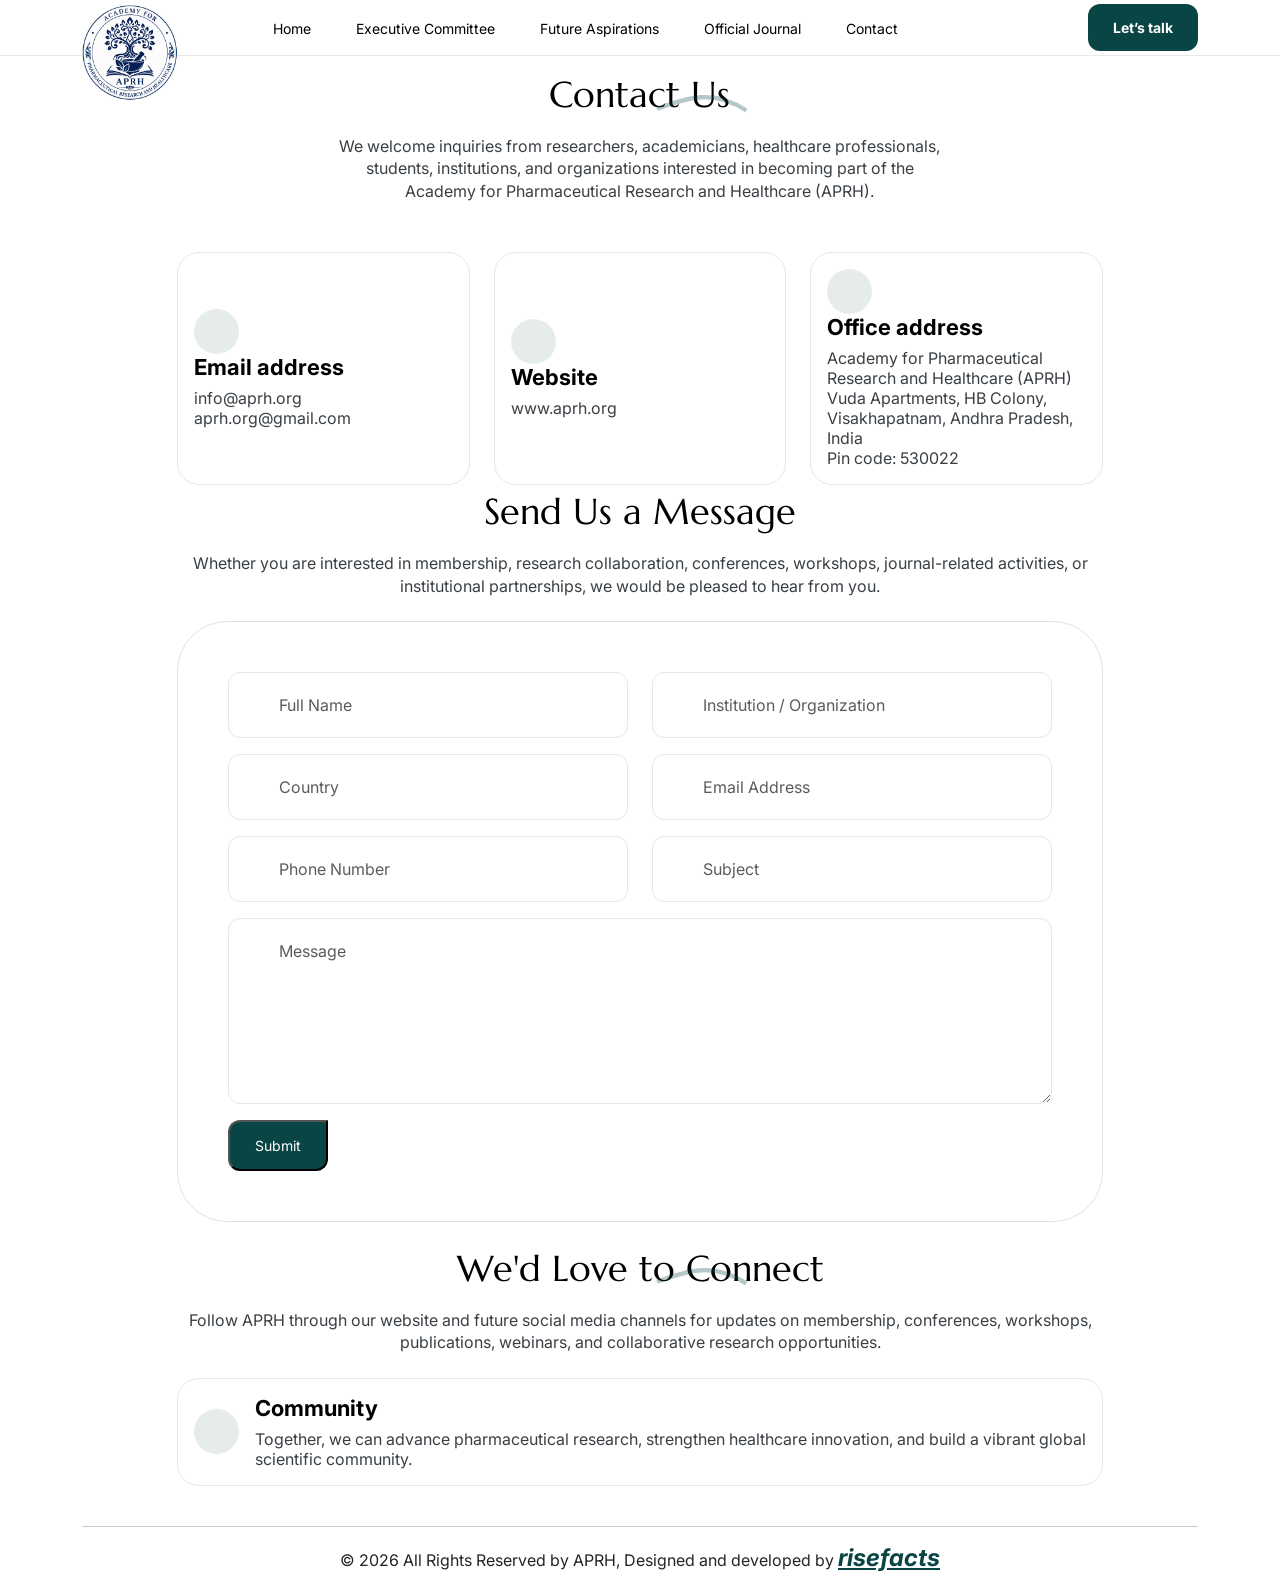
==== Contact.html @ d899bab5 "multi pages" ====
<!-- template top-->
<!DOCTYPE html>
<html lang="en">
	<head>
		<meta charset="UTF-8" />
		<meta http-equiv="X-UA-Compatible" content="IE=edge" />
		<meta name="viewport" content="width=device-width, initial-scale=1.0" />
		<!-- Title -->
		<title>APRH - Contact</title>
		<!-- Favicon -->
		<link rel="shortcut icon" href="assets/images/logo/APRH.jpeg" />
		<!-- Apple touch icon -->
		<link rel="apple-touch-icon" href="assets/images/logo/fav.png" />
		<!-- swiper -->
		<link rel="stylesheet" href="assets/css/swiper-bundle.min.css" />
		<link rel="stylesheet" href="assets/css/animate.min.css" />
		<link rel="stylesheet" href="assets/css/splitting.css" />
		<link rel="stylesheet" href="assets/css/odometer.css" />
		<!-- icon  -->
		<script src="assets/js/iconify-icon.min.js"></script>
		<link rel="stylesheet" href="assets/css/bootstrap.min.css" />
		<link rel="stylesheet" href="assets/css/main.css" />
	</head>

	<body>
		<!--==================== Preloader Start ====================-->
		<div id="loading">
			<div id="loading-center">
				<div id="loading-center-absolute">
					<span class="loader"></span>
				</div>
			</div>
		</div>
		<!--==================== Preloader End ====================-->

	<!-- header -->
<header class="header" id="header">
	<div class="container">
		<div class="header-wrap">
			<!-- logo  -->
			<div class="logo">
				<a href="index.html">
					<img src="assets/images/logo/APRH.jpeg" alt="logo" />
				</a>
			</div>

			<!-- menu  -->
			<div class="menu">
				<ul>
							<li><a href="index.html">Home</a></li>
							<li><a href="Executive_Committee.html">Executive Committee</a></li>
							<li><a href="Future_Aspirations.html">Future Aspirations</a></li>
					<li><a href="Official_Journal.html">Official Journal</a></li>
					<li><a href="Contact.html">Contact</a></li>
				</ul>
			</div>

			<!-- action  -->
			<div class="action">
				<a href="Contact.html" class="btn--primary fw-bold">Let’s talk</a>
				<button
					class="mobile-menu btn--outline"
					type="button"
					data-bs-toggle="offcanvas"
					data-bs-target="#mobile-canvas"
					aria-controls="mobile-canvas"
				>
					<iconify-icon icon="hugeicons:menu-square"></iconify-icon>
				</button>

				<div class="offcanvas offcanvas-start" tabindex="-1" id="mobile-canvas">
					<div class="offcanvas-header">
						<div class="logo">
							<a href="index.html">
								<img src="assets/images/logo/logo.png" alt="logo" />
							</a>
						</div>
						<button
							type="button"
							class="btn-close"
							data-bs-dismiss="offcanvas"
							aria-label="Close"
						></button>
					</div>
					<div class="offcanvas-body">
						<ul class="mobile-menu-list">
							<li><a href="index.html">Home</a></li>
							<li><a href="Executive_Committee.html">Executive Committee</a></li>
							<li><a href="Future_Aspirations.html">Future Aspirations</a></li>
					<li><a href="Official_Journal.html">Official Journal</a></li>
					<li><a href="Contact.html">Contact</a></li>
						</ul>
					</div>
				</div>
			</div>
		</div>
	</div>
</header>

<!-- contact -->
<section id="contact" class="pt-3">
	<div class="container">
		<div class="row justify-content-center">
			<div class="col-xl-10">
				<div class="row justify-content-center section-top">
					<div class="col-lg-8 wow animate__animated animate__fadeInUp">
						<div class="section-header text-center">
							<h1 class="section-title">
								Contact Us
								<img
									class="bar-line"
									src="assets/images/icon/bar-line.svg"
									alt="..."
								/>
							</h1>
							<p class="section-subtitle">
								We welcome inquiries from researchers, academicians, healthcare professionals, students, institutions, and organizations interested in becoming part of the Academy for Pharmaceutical Research and Healthcare (APRH).
							</p>
						</div>
					</div>
				</div>

				<div class="row gy-3 justify-content-center mb-1">
					<div class="col-md-6 col-lg-4 wow animate__animated animate__fadeInUp">
						<div class="contact-info h-100">
							<div class="details">
							<div class="icon">
								<iconify-icon icon="material-symbols:mail"></iconify-icon>
							</div>
								<p class="title">Email address</p>
								<a href="mailto:info@aprh.org" class="desc">info@aprh.org</a><br />
								<a href="mailto:aprh.org@gmail.com" class="desc">aprh.org@gmail.com</a>
							</div>
						</div>
					</div>

					<div class="col-md-6 col-lg-4 wow animate__animated animate__fadeInUp" data-wow-delay="0.2s">
						<div class="contact-info h-100">
							<div class="details">
							<div class="icon">
								<iconify-icon icon="mdi:web"></iconify-icon>
							</div>
								<p class="title">Website</p>
								<a href="https://www.aprh.org" target="_blank" rel="noopener" class="desc">
									www.aprh.org
								</a>
							</div>
						</div>
					</div>

					<div class="col-md-6 col-lg-4 wow animate__animated animate__fadeInUp" data-wow-delay="0.6s">
						<div class="contact-info h-100">
							<div class="details">
							<div class="icon">
								<iconify-icon icon="material-symbols:location-on"></iconify-icon>
							</div>
								<p class="title">Office address</p>
								<p class="desc mb-0">
									Academy for Pharmaceutical Research and Healthcare (APRH)<br />
									Vuda Apartments, HB Colony,<br />
									Visakhapatnam, Andhra Pradesh, India<br />
									Pin code: 530022
								</p>
							</div>
						</div>
					</div>
				</div>

				<div class="row gy-4 align-items-stretch">
					<div class="col-lg-12 wow animate__animated animate__fadeInUp">
						<div class="section-header mb-4">
							<h2 class="section-title">
								Send Us a Message
							</h2>
							<p class="section-subtitle">
								Whether you are interested in membership, research collaboration, conferences, workshops, journal-related activities, or institutional partnerships, we would be pleased to hear from you.
							</p>
						</div>

						<form class="contact-form">
							<div class="row gy-3">
								<div class="col-md-6">
									<div class="form-group">
										<label for="fullName">
											<iconify-icon icon="material-symbols:account-circle"></iconify-icon>
										</label>
										<input id="fullName" name="FullName" class="form-control" type="text" placeholder="Full Name" />
									</div>
								</div>
								<div class="col-md-6">
									<div class="form-group">
										<label for="institution">
											<iconify-icon icon="material-symbols:domain"></iconify-icon>
										</label>
										<input id="institution" name="Institution" class="form-control" type="text" placeholder="Institution / Organization" />
									</div>
								</div>
								<div class="col-md-6">
									<div class="form-group">
										<label for="country">
											<iconify-icon icon="material-symbols:public"></iconify-icon>
										</label>
										<input id="country" name="Country" class="form-control" type="text" placeholder="Country" />
									</div>
								</div>
								<div class="col-md-6">
									<div class="form-group">
										<label for="email">
											<iconify-icon icon="material-symbols:forward-to-inbox"></iconify-icon>
										</label>
										<input id="email" name="email" class="form-control" type="email" placeholder="Email Address" />
									</div>
								</div>
								<div class="col-md-6">
									<div class="form-group">
										<label for="phone">
											<iconify-icon icon="material-symbols:call"></iconify-icon>
										</label>
										<input id="phone" name="Phone" class="form-control" type="text" placeholder="Phone Number" />
									</div>
								</div>
								<div class="col-md-6">
									<div class="form-group">
										<label for="subject">
											<iconify-icon icon="material-symbols:subject"></iconify-icon>
										</label>
										<input id="subject" name="Subject" class="form-control" type="text" placeholder="Subject" />
									</div>
								</div>
								<div class="col-12">
									<div class="form-group">
										<label class="text-area-label" for="message">
											<iconify-icon icon="material-symbols:add-comment"></iconify-icon>
										</label>
										<textarea
											id="message"
											name="Message"
											class="form-control"
											rows="6"
											placeholder="Message"
										></textarea>
									</div>
								</div>

								<div class="col-12">
									<button type="submit" class="btn--primary rounded-top-end-0">
										Submit
									</button>
								</div>
							</div>
						</form>
					</div>

					<div class="col-lg-12 wow animate__animated animate__fadeInUp" data-wow-delay="0.2s">
						<div class="footer-wrap h-100">
							<div class="footer-right h-100 d-flex flex-column justify-content-between">
								<div>
									<div class="section-header mb-4">
										<h2 class="section-title">
											We'd Love to Connect
											<img
												class="bar-line"
												src="assets/images/icon/bar-line.svg"
												alt="..."
											/>
										</h2>
										<p class="section-subtitle">
											Follow APRH through our website and future social media channels for updates on membership, conferences, workshops, publications, webinars, and collaborative research opportunities.
										</p>
									</div>

									<div class="contact-info mb-4">
										<div class="icon">
											<iconify-icon icon="material-symbols:groups"></iconify-icon>
										</div>
										<div class="details">
											<p class="title">Community</p>
											<p class="desc mb-0">
												Together, we can advance pharmaceutical research, strengthen healthcare innovation, and build a vibrant global scientific community.
											</p>
										</div>
									</div>
								</div>

							</div>
						</div>
					</div>
				</div>
			</div>
		</div>
		<hr>
		<div class="row justify-content-center wow animate__animated animate__zoomIn">
			<p class="text-center">
  &copy; <span id="year"></span> All Rights Reserved by APRH, Designed and developed by
  <a href="https://risefacts.com/Founder" class="text-primary fs-4" target="_blank" rel="noopener">
    <b><i class="wow animate__animated animate__pulse animate__infinite"><u>risefacts</u></i></b>
  </a>
</p>
		</div>
	</div>
</section>
<!-- contact -->

<!-- template bottom -->
<!-- Jquery js -->
<script src="assets/js/jquery-3.7.1.min.js"></script>
<!-- Bootstrap Js -->
<script src="assets/js/bootstrap.bundle.min.js"></script>
<!-- swiper Js -->
<script src="assets/js/swiper-bundle.min.js"></script>
<script src="assets/js/odometer.min.js"></script>
<script src="assets/js/splitting.min.js"></script>
<script src="assets/js/wow.min.js"></script>
<script src="assets/js/jquery.appear.min.js"></script>
<!-- main js -->
<script src="assets/js/main.js"></script>
<script>
  document.getElementById("year").textContent = new Date().getFullYear();
</script>
<script>
	$(document).ready(function() {
    $('.contact-form').on('submit', function(event) {
        // Prevent the page from reloading
        event.preventDefault();
        const form = $(this);
        const submitBtn = form.find('button[type="submit"]');
        const originalBtnText = submitBtn.text();
        submitBtn.text('Sending...');
        $.ajax({
            url: 'https://formspree.io/f/meeydwaz', // Replace with your Formspree ID
            method: 'POST',
            data: form.serialize(), // Gathers all input data automatically
            dataType: 'json',
            success: function() {
                alert("Thank you! Your message has been sent.");
                form[0].reset(); // Clear the form
            },
            error: function() {
                alert("Oops! There was a problem sending your message.");
            },
            complete: function() {
                submitBtn.text(originalBtnText); // Restore button text
            }
        });
    });
});
</script>

</body>

</html>
---- assets/css/splitting.css ----
/* Recommended styles for Splitting */
.splitting .word,
.splitting .char {
  display: inline-block;
}

/* Psuedo-element chars */
.splitting .char {
  position: relative;
}

/**
 * Populate the psuedo elements with the character to allow for expanded effects
 * Set to `display: none` by default; just add `display: block` when you want
 * to use the psuedo elements
 */
.splitting .char::before,
.splitting .char::after {
  content: attr(data-char);
  position: absolute;
  top: 0;
  left: 0;
  visibility: hidden;
  transition: inherit;
  user-select: none;
}

/* Expanded CSS Variables */

.splitting {
  /* The center word index */
  --word-center: calc((var(--word-total) - 1) / 2);

  /* The center character index */
  --char-center: calc((var(--char-total) - 1) / 2);

  /* The center character index */
  --line-center: calc((var(--line-total) - 1) / 2);
}

.splitting .word {
  /* Pecent (0-1) of the word's position */
  --word-percent: calc(var(--word-index) / var(--word-total));

  /* Pecent (0-1) of the line's position */
  --line-percent: calc(var(--line-index) / var(--line-total));
}

.splitting .char {
  /* Percent (0-1) of the char's position */
  --char-percent: calc(var(--char-index) / var(--char-total));

  /* Offset from center, positive & negative */
  --char-offset: calc(var(--char-index) - var(--char-center));

  /* Absolute distance from center, only positive */
  --distance: calc(
     (var(--char-offset) * var(--char-offset)) / var(--char-center)
  );

  /* Distance from center where -1 is the far left, 0 is center, 1 is far right */
  --distance-sine: calc(var(--char-offset) / var(--char-center));

  /* Distance from center where 1 is far left/far right, 0 is center */
  --distance-percent: calc((var(--distance) / var(--char-center)));
}
---- assets/css/odometer.css ----
.odometer.odometer-auto-theme, .odometer.odometer-theme-default {
  display: inline-block;
  vertical-align: middle;
  position: relative;
}
.odometer.odometer-auto-theme .odometer-digit, .odometer.odometer-theme-default .odometer-digit {
  display: inline-block;
  vertical-align: middle;
  position: relative;
}
.odometer.odometer-auto-theme .odometer-digit .odometer-digit-spacer, .odometer.odometer-theme-default .odometer-digit .odometer-digit-spacer {
  display: inline-block;
  vertical-align: middle;
  visibility: hidden;
}
.odometer.odometer-auto-theme .odometer-digit .odometer-digit-inner, .odometer.odometer-theme-default .odometer-digit .odometer-digit-inner {
  text-align: left;
  display: block;
  position: absolute;
  top: 0;
  left: 0;
  right: 0;
  bottom: 0;
  overflow: hidden;
}
.odometer.odometer-auto-theme .odometer-digit .odometer-ribbon, .odometer.odometer-theme-default .odometer-digit .odometer-ribbon {
  display: block;
}
.odometer.odometer-auto-theme .odometer-digit .odometer-ribbon-inner, .odometer.odometer-theme-default .odometer-digit .odometer-ribbon-inner {
  display: block;
  -webkit-backface-visibility: hidden;
}
.odometer.odometer-auto-theme .odometer-digit .odometer-value, .odometer.odometer-theme-default .odometer-digit .odometer-value {
  display: block;
  -webkit-transform: translateZ(0);
}
.odometer.odometer-auto-theme .odometer-digit .odometer-value.odometer-last-value, .odometer.odometer-theme-default .odometer-digit .odometer-value.odometer-last-value {
  position: absolute;
}
.odometer.odometer-auto-theme.odometer-animating-up .odometer-ribbon-inner, .odometer.odometer-theme-default.odometer-animating-up .odometer-ribbon-inner {
  -webkit-transition: -webkit-transform 2s;
  -moz-transition: -moz-transform 2s;
  -ms-transition: -ms-transform 2s;
  -o-transition: -o-transform 2s;
  transition: transform 2s;
}
.odometer.odometer-auto-theme.odometer-animating-up.odometer-animating .odometer-ribbon-inner, .odometer.odometer-theme-default.odometer-animating-up.odometer-animating .odometer-ribbon-inner {
  -webkit-transform: translateY(-100%);
  -moz-transform: translateY(-100%);
  -ms-transform: translateY(-100%);
  -o-transform: translateY(-100%);
  transform: translateY(-100%);
}
.odometer.odometer-auto-theme.odometer-animating-down .odometer-ribbon-inner, .odometer.odometer-theme-default.odometer-animating-down .odometer-ribbon-inner {
  -webkit-transform: translateY(-100%);
  -moz-transform: translateY(-100%);
  -ms-transform: translateY(-100%);
  -o-transform: translateY(-100%);
  transform: translateY(-100%);
}
.odometer.odometer-auto-theme.odometer-animating-down.odometer-animating .odometer-ribbon-inner, .odometer.odometer-theme-default.odometer-animating-down.odometer-animating .odometer-ribbon-inner {
  -webkit-transition: -webkit-transform 2s;
  -moz-transition: -moz-transform 2s;
  -ms-transition: -ms-transform 2s;
  -o-transition: -o-transform 2s;
  transition: transform 2s;
  -webkit-transform: translateY(0);
  -moz-transform: translateY(0);
  -ms-transform: translateY(0);
  -o-transform: translateY(0);
  transform: translateY(0);
}

.odometer.odometer-auto-theme, .odometer.odometer-theme-default {
/*  font-family: "Helvetica Neue", sans-serif;*/
  /*line-height: 1.1em;*/
}
.odometer.odometer-auto-theme .odometer-value, .odometer.odometer-theme-default .odometer-value {
  text-align: center;
}
---- assets/css/main.css ----
@import url("https://fonts.googleapis.com/css2?family=Inter:ital,opsz,wght@0,14..32,100..900;1,14..32,100..900&family=Marcellus&display=swap");
/* All Css Variables Start */
:root {
    --heading-font: "Marcellus", serif;
    --body-font: "Inter", sans-serif;
    --primary: #0a4545;
    --white: #ffffff;
    --black: #000000;
    --text-primary: #2b2c3f;
    --text-secondary: #393f44;
    --text-of-white: #d0d0d0;
}

html {
    font-size: 16px;
}

body {
    font-family: var(--body-font);
    font-style: normal;
    line-height: normal;
}

h1,
h2,
h3,
h4,
h5,
h6 {
    font-family: var(--heading-font);
    font-style: normal;
    line-height: normal;
}

p {
    margin-bottom: 0;
}

::-webkit-scrollbar {
    width: 6px;
}

::-webkit-scrollbar-track {
    box-shadow: inset 0 0 5px hsl(var(--base)/0.2);
}

::-webkit-scrollbar-thumb {
    background: hsl(var(--base)/0.7);
}

::-webkit-scrollbar-thumb:hover {
    background: hsl(var(--base));
}

@media (max-width: 991px) {
    html {
        font-size: 14px;
    }
}

html {
    scroll-behavior: smooth;
}

img {
    max-width: 100%;
    height: auto;
    user-select: none;
    user-drag: none;
    -webkit-user-drag: none;
    user-select: none;
    -moz-user-select: none;
    -webkit-user-select: none;
    -ms-user-select: none;
}

a {
    text-decoration: none;
    color: inherit;
}

ul {
    list-style: none;
    padding: 0;
    margin: 0;
}

.rounded-top-end-0 {
    border-top-right-radius: 0 !important;
}

.section-header .section-title {
    color: var(--black);
    font-size: 2.25rem;
    font-weight: 400;
    margin-bottom: 1.125rem;
    text-align: center;
    position: relative;
}

.section-header .section-title .bar-line {
    display: block;
    position: absolute;
    top: 50%;
    left: 50%;
    width: auto;
    transform: translateY(-50%, -50%);
    z-index: 0;
    width: 124px;
    height: 18px;
}

.section-header .section-subtitle {
    color: var(--text-secondary);
    text-align: center;
    font-size: 1rem;
    font-weight: 400;
    line-height: 140%;
}

.btn--primary {
    color: var(--white);
    font-size: 0.875rem;
    font-weight: 400;
    border-radius: 12px;
    background: var(--primary);
    display: inline-flex;
    padding: 0.9375rem 1.5625rem;
    align-items: flex-start;
    gap: 0.625rem;
    transition: all 0.3s ease;
}

.btn--primary:hover {
    opacity: 0.8;
}

.btn--outline {
    color: var(--primary);
    font-size: 0.875rem;
    font-weight: 400;
    border-radius: 12px;
    background: var(--white);
    display: inline-flex;
    padding: 0.9375rem 1.5625rem;
    align-items: flex-start;
    gap: 0.625rem;
    transition: all 0.3s ease;
    border: 1px solid var(--primary);
}

.btn--outline:hover {
    background: var(--primary);
    color: var(--white);
}

.btn--link-icon {
    display: flex;
    width: 3.25rem;
    height: 3.25rem;
    justify-content: center;
    align-items: center;
    flex-shrink: 0;
    border-radius: 0.75rem;
    border: 1px solid #e7e7e7;
    background: #f8f8f8;
    font-size: 1.5rem;
    color: var(--primary);
}

#banner {
    padding-top: 6.5rem;
    padding-bottom: 1.5rem;
    background: #fff;
    position: relative;
    overflow: hidden;
}

#banner .container {
    position: relative;
    z-index: 1;
}

#banner .start-icon {
    position: absolute;
    left: 30%;
    top: 6.25rem;
}

@media (max-width: 991px) {
    #banner {
        padding-top: 6.25rem;
    }
}

@media (max-width: 768px) {
    #banner {
        padding-top: 3.125rem;
    }
}

#banner .bg-svg {
    position: absolute;
}

#banner .bg-svg .animated-path {
    stroke-dasharray: 4000;
 /* Total length of the path */
    stroke-dashoffset: 4000;
 /* Start hidden */
    animation: drawPath 10s linear infinite;
 /* Animates the path drawing */
}

@keyframes drawPath {
    to {
        stroke-dashoffset: 0;
 /* Draw the full path */
    }
}

@media (max-width: 768px) {
    #banner .bg-svg {
        display: none;
    }
}

#banner .video-play {
    height: 100%;
}

#banner .video-play img {
    height: 100%;
    border-radius: 50px;
    object-fit: cover;
}

#banner .banner-title {
    color: var(--text-primary);
    font-size: 3rem;
    font-weight: 400;
}

@media (max-width: 768px) {
    #banner .banner-title {
        font-size: 2.2rem;
    }
}

#banner .banner-title img {
    width: 124px;
    height: 160px;
}

@media (max-width: 991px) {
    #banner .banner-title img {
        display: none;
    }
}

#banner .banner-subtitle {
    font-size: 1rem;
    font-weight: 400;
    color: var(--text-secondary);
    padding:0 3rem;
    text-align: center;
    line-height: 180%;
}

.circle-animate {
    position: absolute;
    top: 0;
    right: 0;
    width: 40px;
    height: 40px;
    z-index: 1;
    border-radius: 50%;
 /* Make the main circle fully circular */
    background: rgba(10, 69, 69, 0.1);
}

.circle-animate::before {
    content: "";
    position: absolute;
    top: 50%;
 /* Center horizontally */
    left: 50%;
 /* Center vertically */
    width: 22px;
    height: 22px;
    border-radius: 50%;
 /* Fully circular */
    background: rgba(10, 69, 69, 0.3);
 /* Adjust the color as needed */
    transform: translate(-50%, -50%) rotate(0deg) translateX(20px);
 /* Rotate around the main circle's edge */
  transform-origin: center center; /* Rotate around the center of the main circle */
  animation: animateCircle 10s linear infinite;
}

@keyframes animateCircle {
  0% {
    transform: translate(-50%, -50%) rotate(0deg) translateX(20px);
  }
  100% {
    transform: translate(-50%, -50%) rotate(360deg) translateX(20px);
  }
}
.animated-start {
  opacity: 0;
  transform: translateY(20px); /* Initially position it below the view */
  animation: fadeUpStart 5s ease-out infinite, fadeOutStart 5s ease-in infinite 4s; /* Fade up and fade out infinitely */
}

/* Fade up effect */
@keyframes fadeUpStart {
  0% {
    opacity: 0;
    transform: translateY(20px); /* Start off below the screen */
  }
  50% {
    opacity: 1;
    transform: translateY(0); /* End at the normal position */
  }
  100% {
    opacity: 0;
    transform: translateY(20px); /* Move it down as it fades out */
  }
}
/* Fade out effect */
@keyframes fadeOutStart {
  0% {
    opacity: 1;
    transform: translateY(0);
  }
  100% {
    opacity: 0;
    transform: translateY(20px); /* Move it down as it fades out */
  }
}
#slider-company {
  background: #fff;
  padding: 6.25rem 0;
  overflow: hidden;
}

#slider-company .container {
  position: relative;
}

#slider-company .container::before {
  content: "";
  position: absolute;
  top: -3px;
  left: 0;
  width: 54px;
  height: 100%;
  background: linear-gradient(270deg, rgba(255, 255, 245, 0) 0%, #fff 59.83%);
  z-index: 2;
}

#slider-company .container::after {
  content: "";
  position: absolute;
  top: -3px;
  right: 0;
  width: 54px;
  height: 100%;
  background: linear-gradient(90deg, rgba(255, 255, 245, 0) 0%, #fff 59.83%);
  z-index: 2;
}

#counter {
  padding: 6.25rem 0;
  background: linear-gradient(180deg, #fff 0%, #fff 5.34%, #fff 83.38%, #fff 96.6%);
}

@media (max-width: 768px) {
  #counter {
    padding: 3.125rem 0;
  }
}
#counter .title-wrap {
  margin-bottom: 3.125rem;
}

@media (max-width: 768px) {
  #counter .title-wrap {
    margin-bottom: 1.875rem;
  }
}
#counter .counter-title {
  color: var(--text-secondary);
  font-size: 2.625rem;
}

@media (max-width: 768px) {
  #counter .counter-title {
    font-size: 2rem;
  }
}
#counter .counting-wrap .counter-value {
  color: var(--primary);
  text-align: center;
  font-size: 3.875rem;
  margin-bottom: 1.125rem;
}

#counter .counting-wrap .counter-desc {
  color: var(--text-secondary);
  text-align: center;
  font-size: 1.125rem;
  font-weight: 300;
}

#projects {
  padding: 2.25rem 0;
  background: #fff;
}

@media (max-width: 768px) {
  #projects {
    padding: 1.125rem 0;
  }
}
#projects .section-top {
  margin-bottom: 3.125rem;
}

@media (max-width: 768px) {
  #projects .section-top {
    margin-bottom: 1.875rem;
  }
}
#projects .project {
  border-radius: 3.125rem;
  padding: 1.875rem;
  border: 1px solid #d9d9d9;
  background: #fff;
  margin-top: 1.5rem;
}

@media (max-width: 768px) {
  #projects .project {
    margin-top: 1.25rem;
  }
}
#projects .project .left {
  margin-left: 2.25rem;
}

@media (max-width: 991px) {
  #projects .project .left {
    margin-left: 0;
  }
}
#projects .project .right {
  margin-left: 6.25rem;
}

@media (max-width: 991px) {
  #projects .project .right {
    margin-left: 0;
  }
}
#projects .project .project-header {
  margin-bottom: 1.625rem;
}

@media (max-width: 768px) {
  #projects .project .project-header {
    margin-bottom: 1.275rem;
  }
}
#projects .project .project-header .project-name {
  color: #000;
  font-size: 1.5rem;
  font-weight: bold;
  margin-bottom: 0.625rem;
}

#projects .project .project-header .project-desc {
  color: var(--text-secondary);
  font-size: 0.9375rem;
  font-weight: 400;
  margin-bottom: 0;
}

#projects .project .project-image img {
  border-radius: 3.125rem;
}

#projects .project .project-list-title {
  color: var(--black);
  font-size: 1rem;
  font-weight: 500;
  margin-bottom: 1.5rem;
}

#projects .project .project-list {
  display: flex;
  flex-direction: column;
  gap: 1.25rem;
}

@media (max-width: 768px) {
  #projects .project .project-list {
    gap: 0.625rem;
  }
}
#projects .project .project-list .project-list-item {
  color: var(--black);
  font-size: 0.875rem;
  font-weight: 400;
  display: flex;
  align-items: center;
  gap: 0.75rem;
  margin-bottom: 0;
}

#projects .project .project-list .project-list-item .icon {
  font-size: 1.25rem;
}

#success-story {
  padding: 6.25rem 0;
  background: linear-gradient(180deg, #fff 0%, #fff 5.34%, #fff 83.38%, #fff 96.6%);
}

@media (max-width: 768px) {
  #success-story {
    padding: 3.125rem 0;
  }
}
#success-story .section-top {
  margin-bottom: 3.125rem;
}

@media (max-width: 768px) {
  #success-story .section-top {
    margin-bottom: 1.875rem;
  }
}
#success-story .success-imgage-wrap img {
  border-radius: 3.125rem;
  object-fit: cover;
  height: 28.125rem;
}

#success-story .section-top {
  margin-bottom: 3.125rem;
}

@media (max-width: 768px) {
  #success-story .section-top {
    margin-bottom: 1.875rem;
  }
}
#explore-service {
  padding: 0.25rem 0;
  background: #fff;
}

@media (max-width: 768px) {
  #explore-service {
    padding: 3.125rem 0;
  }
}
.service-wrap {
  border-radius: 1.375rem;
  border: 1px solid #e3e3e3;
  background: #fff;
  padding: 1.5625rem;
  transition: all 0.3s ease;
}

.service-wrap .service-icon {
  border-radius: 0.75rem;
  background: rgba(10, 69, 69, 0.1);
  display: flex;
  width: 3.75rem;
  height: 3.75rem;
  justify-content: center;
  align-items: center;
  flex-shrink: 0;
  font-size: 1.875rem;
  color: #0a4545;
  margin-bottom: 1.5rem;
}

.service-wrap .service-content {
  margin-bottom: 0rem;
}

.service-wrap .service-content .title {
  color: var(--black);
  font-size: 1.5rem;
  font-weight: 400;
  text-transform: capitalize;
  margin-bottom: 1.5rem;
}

.service-wrap .service-content .desc {
  color: var(--text-secondary);
  font-size: 0.875rem;
  line-height: 26px; /* 185.714% */
  text-transform: capitalize;
}

.service-wrap .service-action .link {
  display: inline-flex;
  align-items: center;
  gap: 0.3125rem;
  color: var(--text-secondary);
  font-size: 1rem;
  text-transform: uppercase;
  position: relative;
}

.service-wrap .service-action .link::after {
  content: "";
  position: absolute;
  top: 50%;
  left: -0.75rem;
  transform: translateY(-50%);
  border-radius: 1.125rem;
  background: rgba(10, 69, 69, 0.1);
  transition: width 0.3s ease;
  width: 10rem;
  height: 2.1875rem;
  flex-shrink: 0;
  z-index: 1;
}

.service-wrap .service-action .link:hover::after {
  width: 5.3125rem;
}

.service-wrap:hover {
  background: var(--primary);
  color: var(--white);
}

.service-wrap:hover .service-icon {
  color: var(--white);
  background: rgba(255, 255, 255, 0.1);
}

.service-wrap:hover .service-content .title {
  color: var(--white);
}

.service-wrap:hover .service-content .desc {
  color: var(--text-of-white);
}

.service-wrap:hover .service-action .link {
  color: var(--white);
}

.service-wrap:hover .service-action .link::after {
  background: rgba(255, 255, 255, 0.1);
}

.contact-alert {
  display: flex;
  width: 100%;
  padding: 1rem;
  justify-content: center;
  align-items: center;
  flex-shrink: 0;
  border-radius: 0.75rem;
  background: rgba(10, 69, 69, 0.1);
  margin-bottom: 0;
}

.contact-alert .link {
  text-decoration: underline;
  color: var(--primary);
}

#offer-plate {
  padding: 6.25rem 0;
  background: linear-gradient(180deg, #fff 0%, #fff 5.34%, #fff 83.38%, #fff 96.6%);
}

@media (max-width: 768px) {
  #offer-plate {
    padding: 3.125rem 0;
  }
}
#offer-plate .section-top {
  margin-bottom: 3.125rem;
}

@media (max-width: 768px) {
  #offer-plate .section-top {
    margin-bottom: 1.875rem;
  }
}
.catch-percent-card {
  display: flex;
  align-items: center;
  gap: 1rem;
}

.catch-percent-card .icon {
  width: 3.125rem;
  height: 3.125rem;
  flex-shrink: 0;
  display: flex;
  justify-content: center;
  align-items: center;
  border-radius: 50%;
  background: var(--primary);
  font-size: 1.5rem;
  color: var(--white);
}

.catch-percent-card .percent {
  color: var(--black);
  font-size: 2.625rem;
  font-weight: 400;
}

.catch-percent-card .desc {
  color: var(--text-secondary);
  font-size: 0.875rem;
  line-height: 140%; /* 19.6px */
  font-weight: 300;
}

.catch-image {
  border-radius: 3.125rem;
}

.catch-card {
  border-radius: 1.375rem;
  border: 1px solid #e1e1e1;
  padding: 1rem;
}

.catch-card .catch-head {
  display: flex;
  align-items: center;
  gap: 0.75rem;
  padding-bottom: 0.375rem;
  border-bottom: 1px solid #e7e7e7;
  margin-bottom: 0.375rem;
}

.catch-card .catch-head .catch-icon {
  width: 2.5rem;
  height: 2.5rem;
  flex-shrink: 0;
  display: flex;
  justify-content: center;
  align-items: center;
  border-radius: 0.5rem;
  background: rgba(10, 69, 69, 0.1);
  font-size: 1.375rem;
  color: var(--primary);
}

.catch-card .catch-head .title {
  color: var(--black);
  font-size: 1.5rem;
  font-weight: 400;
  text-transform: capitalize;
}

.catch-card .catch-content {
  margin-bottom: 0.2rem;
}

.catch-card .catch-content .desc {
  color: #545454;
  font-size: 0.875rem;
  font-weight: 300;
  line-height: 26px; /* 185.714% */
  text-transform: capitalize;
}

#testimonial {
  background: #fff;
  padding: 6.25rem 0;
}

@media (max-width: 768px) {
  #testimonial {
    padding: 3.125rem 0;
  }
}
#testimonial .swiper-button-prev,
#testimonial .swiper-button-next {
  --swiper-navigation-sides-offset: 6%;
}

#testimonial .swiper-button-prev::after,
#testimonial .swiper-button-next::after {
  display: none;
}

#testimonial .testimonial-wrap {
  border-radius: 50px;
  border: 1px solid #d8d8d8;
  background: rgba(255, 255, 255, 0.5);
  padding: 6.25rem 3.125rem;
  position: relative;
  overflow: hidden;
  display: flex;
  flex-direction: column;
  align-items: center;
}

#testimonial .testimonial-wrap::before {
  content: "";
  position: absolute;
  top: 0;
  left: 0;
  width: 100%;
  height: 100%;
  background-image: url("https://themes.besomoy.com/assets/images/icon/lines1.svg");
  z-index: 1;
}

#testimonial .testimonial-wrap::after {
  content: "";
  position: absolute;
  top: 0;
  left: 0;
  width: 100%;
  height: 100%;
  background-image: url("https://themes.besomoy.com/assets/images/icon/lines2.svg");
  z-index: 1;
}

@media (max-width: 768px) {
  #testimonial .testimonial-wrap {
    padding: 3.125rem 1.25rem;
  }
}
#testimonial .testimonial-wrap .icon {
  font-size: 1.25rem;
  color: var(--primary);
  margin-bottom: 2.75rem;
}

@media (max-width: 768px) {
  #testimonial .testimonial-wrap .icon {
    margin-bottom: 1.25rem;
  }
}
#testimonial .quote-wrap {
  margin-bottom: 3.125rem;
  max-width: 769px;
}

@media (max-width: 768px) {
  #testimonial .quote-wrap {
    margin-bottom: 1.875rem;
  }
}
#testimonial .quote-wrap .quote {
  color: var(--black);
  text-align: center;
  font-size: 1.125rem;
  font-weight: 400;
  line-height: 140%;
}

.author {
  display: flex;
  align-items: center;
  gap: 0.875rem;
}

.author-img {
  width: 3.5rem;
  height: 3.5rem;
  border-radius: 0.375rem;
  object-fit: cover;
}

.author-info .author-name {
  color: var(--black);
  font-size: 1.125rem;
  font-weight: 400;
  margin-bottom: 0.5rem;
}

.author-info .author-position {
  color: var(--text-secondary);
  font-size: 0.875rem;
  font-weight: 400;
}

#faq {
  padding: 6.25rem 0;
  background: linear-gradient(180deg, #fff 0%, #fff 5.34%, #fff 83.38%, #fff 96.6%);
}

@media (max-width: 768px) {
  #faq {
    padding: 3.125rem 0;
  }
}
#faq .section-top {
  margin-bottom: 1.125rem;
}

@media (max-width: 768px) {
  #faq .section-top {
    margin-bottom: 1.875rem;
  }
}
.accordion {
  display: flex;
  flex-direction: column;
  gap: 0.05rem;
}

.accordion .accordion-body {
  padding-left: 5rem;
}

@media screen and (max-width: 991px) {
  .accordion .accordion-body {
    padding-left: 1.25rem;
  }
}
.accordion .accordion-item {
  border-radius: 1.375rem;
  border: 1px solid var(--text-of-white);
}

.accordion .accordion-item .accordion-button {
  border-radius: 1.375rem;
  display: flex;
  align-items: center;
  gap: 1.125rem;
  color: #000;
  font-size: 1.375rem;
  font-weight: 400;
}

.accordion .accordion-item .accordion-button .accordion-number {
  border-radius: 0.75rem;
  background: var(--primary);
  display: flex;
  width: 2.25rem;
  height: 2.25rem;
  justify-content: center;
  align-items: center;
  flex-shrink: 0;
  color: var(--white);
}

.accordion .accordion-item .accordion-button:focus {
  box-shadow: none;
}

.accordion .accordion-item .accordion-button:not(.collapsed) {
  background-color: var(--primary);
  box-shadow: none;
  color: var(--white);
  border-radius: 1.375rem 1.375rem 0 0;
}

.accordion .accordion-item .accordion-button:not(.collapsed) .accordion-number {
  background: var(--white);
  color: var(--primary);
}

.accordion .accordion-item .accordion-button:not(.collapsed)::before {
  background: rgba(255, 255, 255, 0.1);
}

.accordion .accordion-item .accordion-button::before {
  border-radius: 0.75rem;
  background: rgba(10, 69, 69, 0.1);
  display: flex;
  width: 2.25rem;
  height: 2.25rem;
  padding: 7px 6px 6px 7px;
  justify-content: center;
  align-items: center;
  flex-shrink: 0;
  content: "";
  position: absolute;
  right: 0.9375rem;
}

.accordion .accordion-item .accordion-button::after {
  display: inline-block;
  width: 1.5rem;
  height: 1.5rem;
  --svg: url("data:image/svg+xml,%3Csvg xmlns='http://www.w3.org/2000/svg' viewBox='0 0 16 16'%3E%3Cpath fill='none' stroke='%23000' stroke-linecap='round' stroke-linejoin='round' stroke-width='1.5' d='M12.75 7.75h-10m5-5v10'/%3E%3C/svg%3E");
  background-color: currentColor;
  -webkit-mask-image: var(--svg);
  mask-image: var(--svg);
  -webkit-mask-repeat: no-repeat;
  mask-repeat: no-repeat;
  -webkit-mask-size: 100% 100%;
  mask-size: 100% 100%;
}

.accordion .accordion-item .accordion-button:not(.collapsed)::after {
  width: 1.5rem;
  height: 1.5rem;
  background-image: none;
  --svg: url("data:image/svg+xml,%3Csvg xmlns='http://www.w3.org/2000/svg' viewBox='0 0 256 256'%3E%3Cpath fill='%23000' d='M228 128a12 12 0 0 1-12 12H40a12 12 0 0 1 0-24h176a12 12 0 0 1 12 12'/%3E%3C/svg%3E");
  background-color: currentColor;
  -webkit-mask-image: var(--svg);
  mask-image: var(--svg);
  -webkit-mask-repeat: no-repeat;
  mask-repeat: no-repeat;
  -webkit-mask-size: 100% 100%;
  mask-size: 100% 100%;
}

.accordion .accordion-item:first-of-type > .accordion-header .accordion-button {
  border-top-left-radius: 1.375rem;
  border-top-right-radius: 1.375rem;
}

.accordion .accordion-item:last-of-type > .accordion-header .accordion-button.collapsed {
  border-bottom-right-radius: 1.375rem;
  border-bottom-left-radius: 1.375rem;
}

.accordion .accordion-collapse.show,
.accordion .accordion-collapse.collapsing {
  background: var(--primary);
  color: var(--text-of-white);
  border-radius: 0 0 1.375rem 1.375rem;
}

#contact {
  padding: 1.25rem 0;
  background: #fff;
}

@media (max-width: 768px) {
  #contact {
    padding: 3.125rem 0;
  }
}
#contact .section-top {
  margin-bottom: 3.125rem;
}

@media (max-width: 768px) {
  #contact .section-top {
    margin-bottom: 1.875rem;
  }
}
.contact-info {
  border-radius: 1.375rem;
  border: 1px solid #e6e6e6;
  padding: 1rem;
  transition: all 0.3s ease;
  display: flex;
  align-items: center;
  gap: 1rem;
}

.contact-info .icon {
  width: 2.8125rem;
  height: 2.8125rem;
  color: var(--primary);
  background-color: rgba(10, 69, 69, 0.1019607843);
  display: flex;
  justify-content: center;
  align-items: center;
  border-radius: 50%;
  transition: all 0.3s ease;
  font-size: 1.5rem;
  flex-shrink: 0;
}

.contact-info .details .title {
  color: var(--black);
  font-size: 1.375rem;
  font-weight: 700;
  transition: all 0.3s ease;
  margin-bottom: 0.5rem;
}

.contact-info .details .desc {
  color: var(--text-secondary);
  font-size: 1rem;
  transition: all 0.3s ease;
  font-weight: 400;
}

.contact-info.active, .contact-info:hover {
  background-color: var(--primary);
}

.contact-info.active .icon, .contact-info:hover .icon {
  background-color: var(--white);
  color: var(--primary);
}

.contact-info.active .details .title, .contact-info:hover .details .title {
  color: var(--white);
}

.contact-info.active .details .desc, .contact-info:hover .details .desc {
  color: var(--text-of-white);
}

.contact-form {
  border-radius: 3.125rem;
  border: 1px solid #e0e0e0;
  background: #fff;
  padding: 3.125rem;
}

@media (max-width: 991px) {
  .contact-form {
    padding: 1.25rem;
    border-radius: 1.25rem;
  }
}
.form-control {
  display: flex;
  width: 100%;
  padding: 1.25rem;
  justify-content: flex-end;
  align-items: center;
  border-radius: 12px;
  border: 1px solid #e7e7e7;
  background: #fff;
  padding-left: 3.125rem;
}

.form-control:focus {
  color: var(--bs-body-color);
  background-color: rgba(10, 69, 69, 0.1);
  border-color: var(--primary);
  outline: 0;
  box-shadow: none;
}

.form-group {
  position: relative;
}

.form-group label {
  position: absolute;
  font-size: 1.5rem;
  top: 50%;
  left: 1.25rem;
  transform: translateY(-50%);
  display: inline-flex;
}

.form-group label.text-area-label {
  top: 2.25rem;
}

#footer .footer-wrap {
  border-radius: 3.125rem 3.125rem 0px 0px;
  background: #171717;
  padding: 5rem;
}

@media (max-width: 991px) {
  #footer .footer-wrap {
    padding: 2.5rem;
    border-radius: 1.875rem 1.875rem 0px 0px;
  }
}
@media (max-width: 768px) {
  #footer .footer-wrap {
    padding: 1.25rem;
    border-radius: 1.25rem 1.25rem 0px 0px;
  }
}
#footer .footer-wrap .footer-desc {
  color: var(--white);
  font-size: 1rem;
  font-weight: 400;
  line-height: 26px; /* 162.5% */
}

#footer .footer-wrap .section-header {
  margin-bottom: 1.5rem;
}

#footer .footer-wrap .section-header .section-title {
  color: var(--white);
  font-size: 1.75rem;
  text-align: left;
}

#footer .footer-wrap .section-header .section-subtitle {
  color: var(--text-of-white);
  text-align: left;
}

.footer-logo {
  margin-bottom: 2.625rem;
}

@media (max-width: 991px) {
  .footer-logo {
    margin-bottom: 1.5rem;
  }
}
@media (max-width: 768px) {
  .footer-logo {
    margin-bottom: 1.25rem;
  }
}
.footer-info {
  display: flex;
  align-items: center;
  gap: 0.75rem;
  color: var(--white);
  margin-bottom: 5.3125rem;
  margin-top: 2.625rem;
}

@media (max-width: 991px) {
  .footer-info {
    margin-bottom: 2.5rem;
    margin-top: 1.5rem;
  }
}
@media (max-width: 768px) {
  .footer-info {
    margin-bottom: 1.875rem;
    margin-top: 1.25rem;
  }
}
@media (max-width: 576px) {
  .footer-info {
    margin-bottom: 1.25rem;
  }
}
.footer-info .icon {
  font-size: 1.5rem;
}

.footer-info .details .title {
  color: var(--white);
  font-size: 1rem;
  font-weight: 600;
  margin-bottom: 0.375rem;
}

.footer-info .details .desc {
  color: var(--text-of-white);
  font-size: 0.875rem;
  font-weight: 400;
}

.footer-link {
  display: flex;
  align-items: center;
  gap: 1.5rem;
  flex-wrap: wrap;
}

@media (max-width: 768px) {
  .footer-link {
    gap: 0.75rem;
  }
}
@media (max-width: 576px) {
  .footer-link {
    justify-content: center;
  }
}
.footer-link li a {
  color: var(--text-of-white);
  font-size: 1rem;
  font-weight: 400;
  transition: all 0.3s ease;
}

.footer-link li a:hover {
  color: #007272;
}

.email-subscribe {
  border-radius: 0.75rem;
  background: #303030;
  position: relative;
  margin-bottom: 1.875rem;
}

.email-subscribe input {
  background: transparent;
  width: 100%;
  border: none;
  outline: none;
  color: #fff;
  font-size: 1rem;
  font-weight: 400;
  padding: 0.9375rem 1.25rem;
  padding-right: 3.75rem;
}

.email-subscribe button {
  position: absolute;
  top: 50%;
  transform: translateY(-50%);
  right: 1.25rem;
  background: var(--white);
  color: var(--primary);
  font-size: 1.25rem;
  border-radius: 50%;
  width: 1.875rem;
  height: 1.875rem;
  display: flex;
  justify-content: center;
  align-items: center;
  border: none;
}

.footer-social {
  display: flex;
  align-items: center;
  gap: 1.5rem;
  justify-content: end;
  margin-bottom: 2.625rem;
}

@media (max-width: 768px) {
  .footer-social {
    gap: 0.75rem;
    margin-bottom: 1.875rem;
  }
}
.footer-social li a {
  color: var(--primary);
  background: var(--white);
  font-size: 1.25rem;
  transition: all 0.3s ease;
  display: flex;
  width: 1.875rem;
  height: 1.875rem;
  justify-content: center;
  align-items: center;
  border-radius: 50%;
}

.footer-social li a:hover {
  opacity: 0.8;
}

.copyright {
  color: var(--text-of-white);
  font-size: 0.875rem;
  font-weight: 400;
}

@media (max-width: 768px) {
  .copyright {
    text-align: center;
  }
}
.ru-play-v {
  position: relative;
  width: 100%;
  height: auto;
  max-width: 100%;
  max-height: 448px;
  width: 100%;
  height: 100%;
}

.ru-play-v .video-js {
  width: 100%;
  height: 100%;
  border-radius: 20px;
  object-fit: cover;
  max-height: 448px;
}

.ru-play-v .play-button {
  position: absolute;
  top: 50%;
  left: 50%;
  transform: translate(-50%, -50%);
  width: 71px;
  height: 71px;
  background-size: contain;
  cursor: pointer;
  background: var(--primary);
  display: inline-block;
  border-radius: 50%;
  vertical-align: -0.125em;
  padding: 0.875rem;
  font-size: 1.5rem;
  content: url("data:image/svg+xml,%3Csvg xmlns='http://www.w3.org/2000/svg' viewBox='0 0 24 24'%3E%3Cpath fill='%23fff' d='M10.01 5.887c-1.667-.972-3.76.23-3.76 2.16v7.906c0 1.93 2.093 3.132 3.76 2.16l6.777-3.954c1.653-.964 1.653-3.354 0-4.318z'/%3E%3C/svg%3E");
}

@media (max-width: 768px) {
  .ru-play-v .play-button {
    width: 50px;
    height: 50px;
    font-size: 1rem;
  }
}
@media (max-width: 576px) {
  .ru-play-v .play-button {
    width: 40px;
    height: 40px;
    font-size: 0.75rem;
  }
}
.ru-play-v .video-js.playing + .play-button {
  display: none;
}

#my-video-banner {
  max-height: 100%;
}

#header {
  padding: 0.25rem 0.625rem;
  border-bottom: 1px solid #e9e9e9;
  background: #fff;
}

#header.fixed-header {
  position: fixed;
  top: 0;
  left: 0;
  z-index: 999;
  width: 100%;
}

#header .header-wrap {
  display: flex;
  justify-content: space-between;
  align-items: center;
}

#header .header-wrap .logo img {
    width: 6rem;
    position: absolute;
    top: 5px;
    border-radius: 50%;
    z-index: 9;
  }

@media (max-width: 991px) {
  #header .header-wrap .menu {
    display: none;
  }
}
#header .header-wrap .menu ul {
  display: flex;
  align-items: center;
  gap: 2.8125rem;
}

#header .header-wrap .menu ul li a {
  color: #000;
  font-size: 0.875rem;
  font-weight: 400;
  transition: 0.3s ease;
}

#header .header-wrap .menu ul li a.active {
  font-weight: 700;
  text-decoration-line: underline;
}

#header .header-wrap .menu ul li a:hover {
  font-weight: 700;
}

#header .header-wrap .action {
  display: flex;
  gap: 0.625rem;
}

@media (max-width: 576px) {
  #header .header-wrap .action .btn--primary {
    display: none;
  }
}
#header .header-wrap .mobile-menu {
  height: 2.9375rem;
  width: 2.9375rem;
  padding: 0;
  display: none;
  justify-content: center;
  align-items: center;
  background: #fff;
  color: #000;
  font-size: 1.25rem;
  cursor: pointer;
}

@media (max-width: 991px) {
  #header .header-wrap .mobile-menu {
    display: inline-flex;
  }
}
#header .header-wrap .mobile-menu-list {
  display: flex;
  flex-direction: column;
  gap: 1rem;
}

#header .header-wrap .mobile-menu-list a {
  color: #000;
  font-size: 0.875rem;
  font-weight: 400;
  transition: 0.3s ease;
}

#header .header-wrap .mobile-menu-list a.active {
  font-weight: 700;
  text-decoration-line: underline;
}

#header .header-wrap .mobile-menu-list a:hover {
  font-weight: 700;
}

#mobile-canvas {
  max-width: 250px;
}
/*# sourceMappingURL=main.css.map */
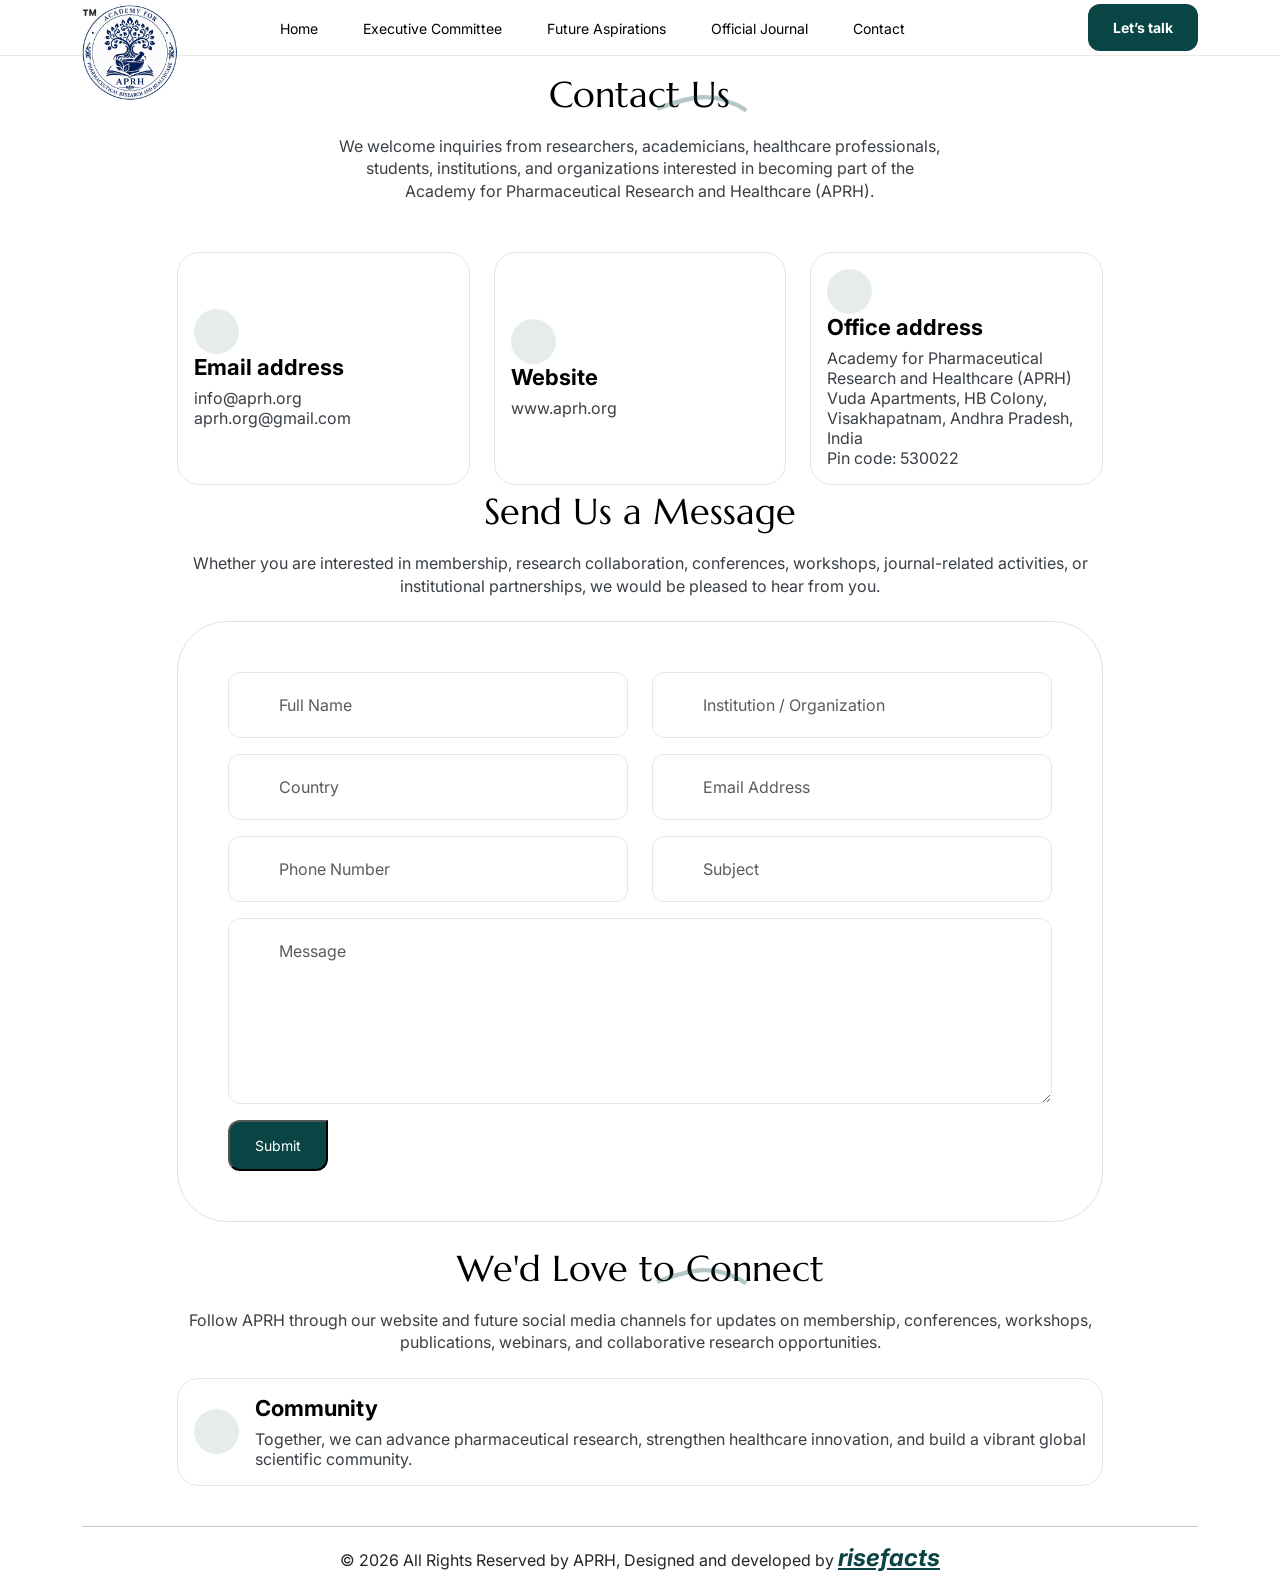
==== commit 8416eab8: "trademark added" ====
--- a/Contact.html
+++ b/Contact.html
@@ -38,11 +38,14 @@
 	<div class="container">
 		<div class="header-wrap">
 			<!-- logo  -->
-			<div class="logo">
-				<a href="index.html">
-					<img src="assets/images/logo/APRH.jpeg" alt="logo" />
-				</a>
-			</div>
+			<div class="logo d-flex align-items-center">
+          <a href="index.html" class="d-inline-flex align-items-center">
+            <img src="assets/images/logo/APRH.jpeg" alt="APRH Logo" class="me-2" />
+            <span class="fw-bold text-dark fs-2">
+              <sup>&trade;</sup>
+            </span>
+          </a>
+        </div>
 
 			<!-- menu  -->
 			<div class="menu">
